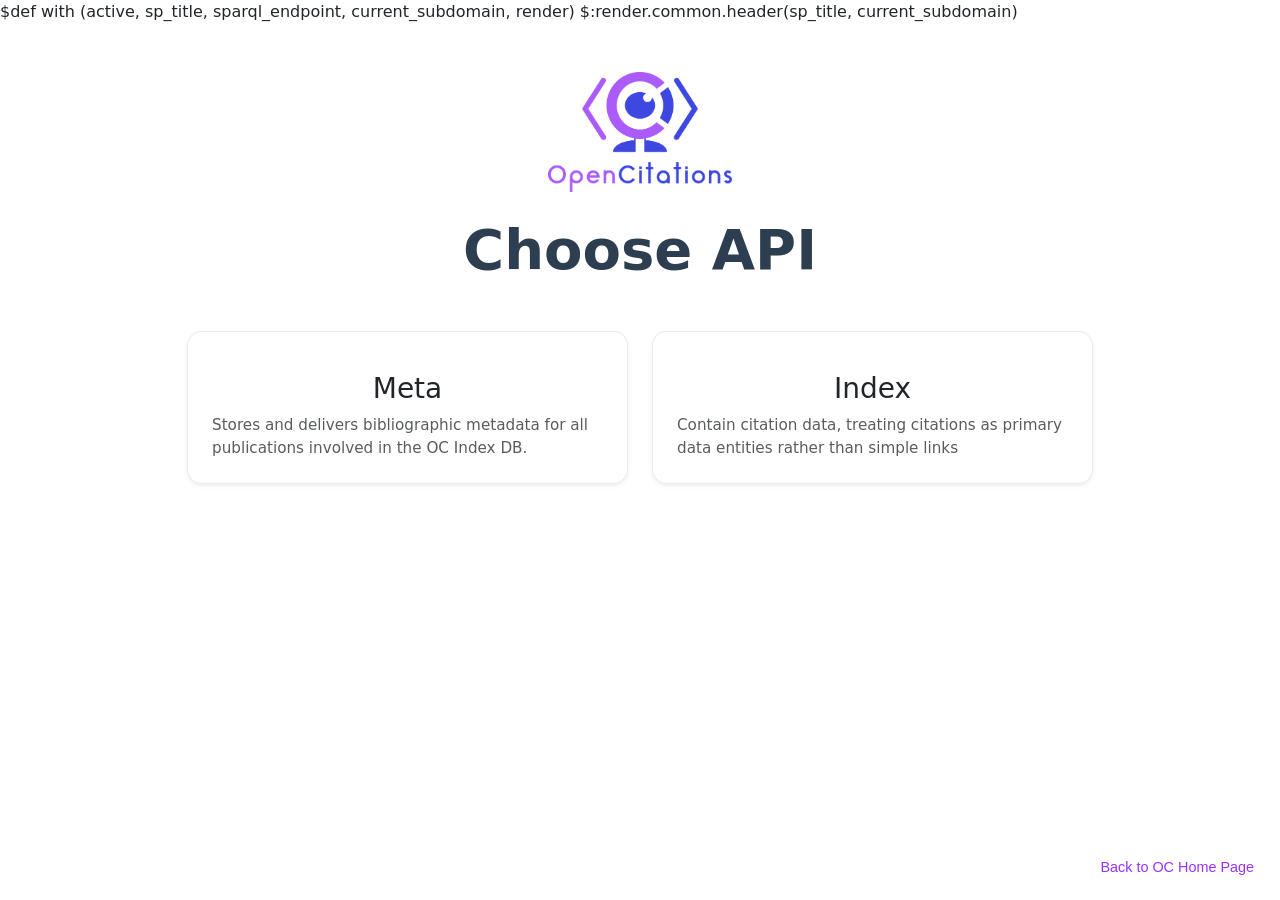
==== html-template/api.html @ 359fee21 "first commit" ====
$def with (active, sp_title, sparql_endpoint, current_subdomain, render)
<!DOCTYPE html>
<html lang="en">

<head>
  <meta charset="UTF-8" />
  <meta name="viewport" content="width=device-width, initial-scale=1.0" />
  <title>OpenCitations - API</title>
  <!-- Bootstrap CSS -->
  <link href="/static/bootstrap-533/css/bootstrap.min.css" rel="stylesheet" />
  <!-- Custom HEADER CSS -->
  <link rel="stylesheet" href="/static/css/custom.css" class="css" />
</head>

<body>

  $:render.common.header(sp_title, current_subdomain)

  <main>
    <div class="container">
      <div class="text-center my-5 animate__animated animate__fadeIn">
        <img src="../static/img/oc-medium.png" alt="Logo" class="img-fluid mb-4" style="max-height: 120px" />
        <h1 class="display-4 mb-5">Choose API</h1>
      </div>

      <div class="container">
        <div class="row justify-content-center g-4">
          <div class="col-md-5">
            <a href="/meta" class="endpoint-card">
              <div class="card h-100 shadow-sm hover-effect">
                <div class="card-body d-flex flex-column justify-content-center align-items-center p-4">
                  <i class="fa fa-database mb-3 fa-3x text-primary"></i>
                  <h2 class="card-title h3">Meta</h2>
                  <p class="card-text text-muted">
                    Stores and delivers bibliographic metadata for all
                    publications involved in the OC Index DB.
                  </p>
                </div>
              </div>
            </a>
          </div>

          <div class="col-md-5">
            <a href="/index" class="endpoint-card">
              <div class="card h-100 shadow-sm hover-effect">
                <div class="card-body d-flex flex-column justify-content-center align-items-center p-4">
                  <i class="fa fa-list-alt mb-3 fa-3x text-primary"></i>
                  <h2 class="card-title h3">Index</h2>
                  <p class="card-text text-muted">
                    Contain citation data, treating citations as primary data
                    entities rather than simple links
                  </p>
                </div>
              </div>
            </a>
          </div>
        </div>
      </div>
    </div>
  </main>
  <footer class="position-fixed bottom-0 end-0 p-3 footer-container">
    <a href="https://opencitations.net" class="back-home-link">
      Back to OC Home Page
    </a>
  </footer>
  <!-- Bootstrap JS -->
  <script src="/static/bootstrap-533/js/bootstrap.bundle.min.js"></script>
</body>

</html>
---- static/css/custom.css ----
/* Header w/ OC colors */
.navbar {
    padding: 1rem;
    box-shadow: 0 2px 4px rgba(0,0,0,.1);
}

.dropdown-menu {
    border-radius: 8px;
    box-shadow: 0 4px 6px rgba(0,0,0,.1);
}

.nav-link {
    transition: color 0.3s ease;
}

.nav-link:hover {
    color: #2D22DE !important; /* OpenCitations blue */
}

.dropdown-item {
    transition: background-color 0.3s ease;
}

.dropdown-item:hover {
    color: #9931FC !important; /* OpenCitations purple */
    background-color: rgba(153, 49, 252, 0.05); /* Light purple background */
}

/* Sparql selector */
.hover-effect {
    transition: all 0.3s ease;
    cursor: pointer;
    background: white;
    border: none;
}

.hover-effect:hover {
    transform: translateY(-5px);
    box-shadow: 0 10px 20px rgba(0,0,0,0.1) !important;
}

.endpoint-card {
    text-decoration: none;
    color: inherit;
}

.endpoint-card:hover {
    color: inherit;
}

.card {
    border-radius: 15px;
    border: 1px solid rgba(0,0,0,0.08);
}

.display-4 {
    font-weight: 600;
    color: #2c3e50;
}

.card-text {
    font-size: 0.95rem;
}

@keyframes fadeIn {
    from {
        opacity: 0;
        transform: translateY(20px);
    }
    to {
        opacity: 1;
        transform: translateY(0);
    }
}

.animate__fadeIn {
    animation: fadeIn 1s ease-out;
}


/* FOOTER */
@import url('https://fonts.googleapis.com/css2?family=Lato:wght@300&display=swap');

.footer-container {
  z-index: 1000;
}

.back-home-link {
  font-family: 'Lato', sans-serif;
  font-weight: 300;
  font-size: 0.9rem;
  color: #9931FC; /* OpenCitations purple */
  text-decoration: none;
  padding: 5px 10px;
  border-radius: 3px;
  transition: all 0.2s ease;
  display: inline-block;
}

.back-home-link:hover {
  color: #2D22DE; /* OpenCitations blue */
  background-color: rgba(45, 34, 222, 0.05); /* Light blue background */
  box-shadow: 0 1px 3px rgba(0, 0, 0, 0.05);
}

/* Aggiunge margine al contenuto principale */
main {
  margin-bottom: 60px;
}

/* Media query per tablet e smartphone */
@media (max-width: 992px) {
  .footer-container {
    left: 0;
    right: 0;
    text-align: center;
    background-color: rgba(255, 255, 255, 0.95);
  }
}
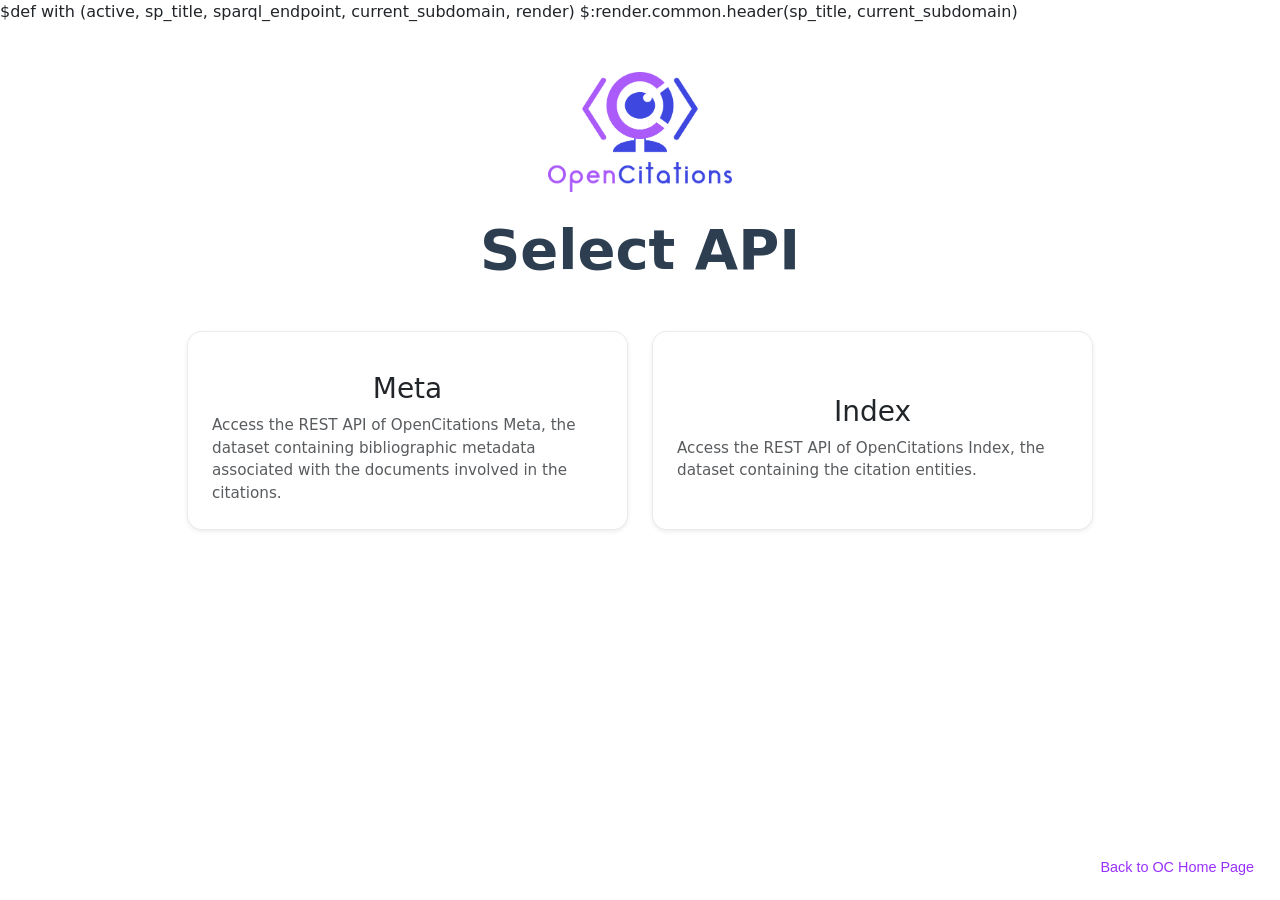
==== commit ec825e2a: "changing api description. adding docker workflow" ====
--- a/html-template/api.html
+++ b/html-template/api.html
@@ -20,7 +20,7 @@
     <div class="container">
       <div class="text-center my-5 animate__animated animate__fadeIn">
         <img src="../static/img/oc-medium.png" alt="Logo" class="img-fluid mb-4" style="max-height: 120px" />
-        <h1 class="display-4 mb-5">Choose API</h1>
+        <h1 class="display-4 mb-5">Select API</h1>
       </div>
 
       <div class="container">
@@ -32,8 +32,8 @@
                   <i class="fa fa-database mb-3 fa-3x text-primary"></i>
                   <h2 class="card-title h3">Meta</h2>
                   <p class="card-text text-muted">
-                    Stores and delivers bibliographic metadata for all
-                    publications involved in the OC Index DB.
+                    Access the REST API of OpenCitations Meta, the dataset containing bibliographic metadata
+                    associated with the documents involved in the citations.
                   </p>
                 </div>
               </div>
@@ -47,8 +47,7 @@
                   <i class="fa fa-list-alt mb-3 fa-3x text-primary"></i>
                   <h2 class="card-title h3">Index</h2>
                   <p class="card-text text-muted">
-                    Contain citation data, treating citations as primary data
-                    entities rather than simple links
+                    Access the REST API of OpenCitations Index, the dataset containing the citation entities.
                   </p>
                 </div>
               </div>
--- a/static/css/custom.css
+++ b/static/css/custom.css
@@ -58,6 +58,11 @@
     color: #2c3e50;
 }
 
+.display-5 {
+    font-weight: 500;
+    color: #293038;
+}
+
 .card-text {
     font-size: 0.95rem;
 }
@@ -116,4 +121,33 @@
     text-align: center;
     background-color: rgba(255, 255, 255, 0.95);
   }
+}
+
+@media (max-width: 991.98px) {
+    .navbar-nav {
+        text-align: center !important;
+    }
+    
+    .navbar-nav .nav-link {
+        text-align: center !important;
+    }
+    
+    .dropdown-item {
+        text-align: center !important;
+    }
+    
+    .dropdown-menu {
+        position: static !important;
+        width: 100% !important;
+        border: none !important;
+        box-shadow: none !important;
+        background: transparent !important;
+    }
+    
+    .navbar-collapse {
+        background-color: transparent !important;
+        border: none !important;
+        border-bottom: none !important;
+        box-shadow: none !important;
+    }
 }
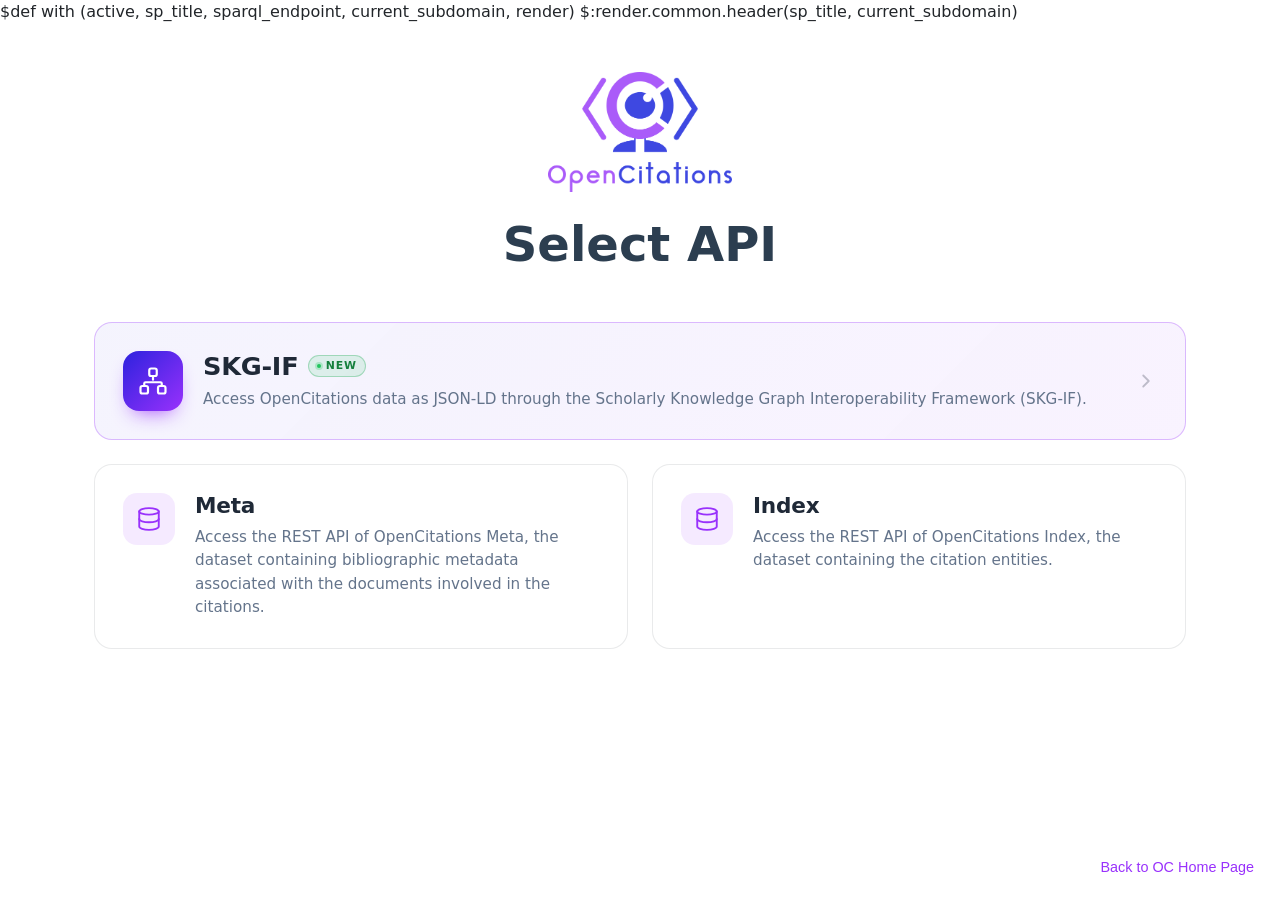
==== commit e0a78d41: "fixing front end" ====
--- a/html-template/api.html
+++ b/html-template/api.html
@@ -5,11 +5,14 @@
 <head>
   <meta charset="UTF-8" />
   <meta name="viewport" content="width=device-width, initial-scale=1.0" />
+  <meta name="description" content="Access open citation data and bibliographic metadata via REST API. Query SKG-IF, Index and Meta endpoints using DOI, ORCID, PMID, OMID, ISBN, ISSN. JSON-LD available. Free access." />
   <title>OpenCitations - API</title>
   <!-- Bootstrap CSS -->
   <link href="/static/bootstrap-533/css/bootstrap.min.css" rel="stylesheet" />
   <!-- Custom HEADER CSS -->
   <link rel="stylesheet" href="/static/css/custom.css" class="css" />
+  <!-- Select API page CSS, local to oc_api (not touched by the static sync) -->
+  <link rel="stylesheet" href="/static/css/api.css" />
 </head>
 
 <body>
@@ -17,43 +20,78 @@
   $:render.common.header(sp_title, current_subdomain)
 
   <main>
-    <div class="container">
-      <div class="text-center my-5 animate__animated animate__fadeIn">
-        <img src="../static/img/oc-medium.png" alt="Logo" class="img-fluid mb-4" style="max-height: 120px" />
-        <h1 class="display-4 mb-5">Select API</h1>
+    <div class="api-page">
+      <div class="api-hero animate__animated animate__fadeIn">
+        <img src="/static/img/oc-medium.png" alt="Logo" class="img-fluid api-hero__logo" />
+        <h1 class="api-hero__title">Select API</h1>
       </div>
 
-      <div class="container">
-        <div class="row justify-content-center g-4">
-          <div class="col-md-5">
-            <a href="/meta" class="endpoint-card">
-              <div class="card h-100 shadow-sm hover-effect">
-                <div class="card-body d-flex flex-column justify-content-center align-items-center p-4">
-                  <i class="fa fa-database mb-3 fa-3x text-primary"></i>
-                  <h2 class="card-title h3">Meta</h2>
-                  <p class="card-text text-muted">
-                    Access the REST API of OpenCitations Meta, the dataset containing bibliographic metadata
-                    associated with the documents involved in the citations.
-                  </p>
-                </div>
-              </div>
-            </a>
-          </div>
+      <div class="api-cards">
+        <a href="/skg-if" class="api-link api-cards__featured">
+          <article class="api-card api-card--featured">
+            <span class="api-card__icon">
+              <svg viewBox="0 0 24 24" fill="none" stroke="currentColor" stroke-width="1.75" stroke-linecap="round" stroke-linejoin="round" aria-hidden="true">
+                <rect x="9" y="2" width="6" height="6" rx="1.5" />
+                <rect x="2" y="16" width="6" height="6" rx="1.5" />
+                <rect x="16" y="16" width="6" height="6" rx="1.5" />
+                <path d="M12 8v3" />
+                <path d="M5 16v-2a1 1 0 0 1 1-1h12a1 1 0 0 1 1 1v2" />
+              </svg>
+            </span>
+            <div class="api-card__body">
+              <h2 class="api-card__title">
+                SKG-IF
+                <span class="api-badge"><span class="api-badge__dot"></span>New</span>
+              </h2>
+              <p class="api-card__text">
+                Access OpenCitations data as JSON-LD through the Scholarly Knowledge Graph
+                Interoperability Framework (SKG-IF).
+              </p>
+            </div>
+            <span class="api-card__arrow">
+              <svg viewBox="0 0 24 24" fill="none" stroke="currentColor" stroke-width="2" stroke-linecap="round" stroke-linejoin="round" aria-hidden="true">
+                <path d="m9 18 6-6-6-6" />
+              </svg>
+            </span>
+          </article>
+        </a>
 
-          <div class="col-md-5">
-            <a href="/index" class="endpoint-card">
-              <div class="card h-100 shadow-sm hover-effect">
-                <div class="card-body d-flex flex-column justify-content-center align-items-center p-4">
-                  <i class="fa fa-list-alt mb-3 fa-3x text-primary"></i>
-                  <h2 class="card-title h3">Index</h2>
-                  <p class="card-text text-muted">
-                    Access the REST API of OpenCitations Index, the dataset containing the citation entities.
-                  </p>
-                </div>
-              </div>
-            </a>
-          </div>
-        </div>
+        <a href="/meta" class="api-link">
+          <article class="api-card">
+            <span class="api-card__icon">
+              <svg viewBox="0 0 24 24" fill="none" stroke="currentColor" stroke-width="1.75" stroke-linecap="round" stroke-linejoin="round" aria-hidden="true">
+                <ellipse cx="12" cy="5" rx="9" ry="3" />
+                <path d="M3 5v14a9 3 0 0 0 18 0V5" />
+                <path d="M3 12a9 3 0 0 0 18 0" />
+              </svg>
+            </span>
+            <div class="api-card__body">
+              <h2 class="api-card__title">Meta</h2>
+              <p class="api-card__text">
+                Access the REST API of OpenCitations Meta, the dataset containing bibliographic metadata
+                associated with the documents involved in the citations.
+              </p>
+            </div>
+          </article>
+        </a>
+
+        <a href="/index" class="api-link">
+          <article class="api-card">
+            <span class="api-card__icon">
+              <svg viewBox="0 0 24 24" fill="none" stroke="currentColor" stroke-width="1.75" stroke-linecap="round" stroke-linejoin="round" aria-hidden="true">
+                <ellipse cx="12" cy="5" rx="9" ry="3" />
+                <path d="M3 5v14a9 3 0 0 0 18 0V5" />
+                <path d="M3 12a9 3 0 0 0 18 0" />
+              </svg>
+            </span>
+            <div class="api-card__body">
+              <h2 class="api-card__title">Index</h2>
+              <p class="api-card__text">
+                Access the REST API of OpenCitations Index, the dataset containing the citation entities.
+              </p>
+            </div>
+          </article>
+        </a>
       </div>
     </div>
   </main>
@@ -66,4 +104,4 @@
   <script src="/static/bootstrap-533/js/bootstrap.bundle.min.js"></script>
 </body>
 
-</html>+</html>
--- a/static/css/custom.css
+++ b/static/css/custom.css
@@ -10,7 +10,7 @@
 }
 
 .nav-link {
-    transition: color 0.3s ease;
+  transition: color 0.3s ease;
 }
 
 .nav-link:hover {
@@ -127,15 +127,15 @@
     .navbar-nav {
         text-align: center !important;
     }
-    
+
     .navbar-nav .nav-link {
         text-align: center !important;
     }
-    
+
     .dropdown-item {
         text-align: center !important;
     }
-    
+
     .dropdown-menu {
         position: static !important;
         width: 100% !important;
@@ -143,11 +143,429 @@
         box-shadow: none !important;
         background: transparent !important;
     }
-    
+
     .navbar-collapse {
         background-color: transparent !important;
         border: none !important;
         border-bottom: none !important;
         box-shadow: none !important;
     }
-}+    .nav-link.active {
+      color: #9931FC !important;
+      font-weight: 600!important;
+    }
+}
+
+footer {
+  padding-bottom: 0.5em;
+}
+
+
+/* Responsive navbar with clickable dropdown links */
+
+/* Desktop view */
+@media (min-width: 992px) {
+  .nav-item.dropdown {
+    position: relative;
+  }
+
+  .dropdown-desktop-wrapper {
+    display: flex;
+    align-items: center;
+  }
+
+  .dropdown-toggle-split {
+    margin-left: -18px;
+    padding: 0.375rem 0.5rem;
+    border: none;
+    background: none;
+    color: inherit;
+    text-decoration: none;
+  }
+
+  .dropdown-toggle-split::after {
+    margin-left: 0;
+  }
+
+  /* Hover shows dropdown on desktop */
+  .navbar .dropdown:hover .dropdown-menu {
+    display: block;
+    animation: fadeIn 0.2s ease;
+  }
+
+  /* Center navigation menu ignoring logo position only on desktop */
+  .navbar-nav-centered {
+    position: absolute;
+    left: 50%;
+    transform: translateX(-50%);
+    font-size: 1.2em;
+  }
+
+  .nav-link.active {
+    color: #9931FC !important;
+    font-weight: 600!important;
+    border-bottom: 2px solid #9931FC;
+    background-color: rgba(184, 120, 244, 0.07);
+  }
+
+  @keyframes fadeIn {
+    from {
+      opacity: 0;
+      transform: translateY(-10px);
+    }
+    to {
+      opacity: 1;
+      transform: translateY(0);
+    }
+  }
+}
+
+/* Ensure dropdown menu positioning */
+.dropdown-menu {
+  margin-top: 0;
+}
+
+/* Remove default Bootstrap dropdown arrow from main links */
+.nav-link-main::after {
+  display: none !important;
+}
+
+
+
+/*Authors hide*/
+
+/* hide checkbox */
+.truncate .toggle {
+  display: none;
+}
+
+/* collapsed */
+.truncate .limit-text {
+  display: -webkit-box;
+  -webkit-box-orient: vertical;
+  overflow: hidden;
+}
+
+/* expanded (only affects same container) */
+.more-content{
+  display: none;
+}
+.truncate .toggle:checked ~ .more-content {
+  display: block;
+}
+
+/* button text */
+.truncate .more {
+  /*content: "... Show more";*/
+  color: blue;
+  cursor: pointer;
+}
+
+.truncate .toggle ~ .less {
+ display: none;
+  color: blue;
+  cursor: pointer;
+}
+
+/* toggle label text */
+.truncate .toggle:checked ~ .less {
+ display: block;
+}
+
+.truncate .toggle:checked ~ .more {
+ display: none;
+}
+
+.maxheight{
+  max-height: 2lh;
+}
+
+
+.results-tab {
+  width: 95%;
+  margin: 20px;
+}
+
+.results-tab th {
+  display: none;
+}
+
+.results-tab tr {
+  display: flex;
+  width: 100% !important;
+  background: unset;
+  margin-bottom: 20px;
+  border-radius: 15px !important;
+  box-shadow: 0 5px 15px 0 rgba(0,0,0,0.2);
+}
+
+.results-tab td {
+  justify-content: space-between;
+  padding: 20px;
+  border: solid 1px lightgray;
+}
+
+.results-tab td strong{
+  font-size: 1.2em;
+}
+.results-tab td p{
+  margin-top: 0.9em;
+}
+
+.results-tab tr td:first-child {
+  text-align: center;
+  font-size: 0.9em;
+  writing-mode: vertical-rl; /* text flows top-to-bottom, right-to-left */
+  width: 5%;
+  border-right: solid 1px darkgray !important;
+}
+
+
+.results-tab td::before {
+  content: attr(data-label);
+  font-weight: 600;
+  color: #555;
+}
+
+.results-tab tr td:not(:first-child) {
+  width: 50%;
+}
+
+td[field="oci"] {
+  font-size: 1.2em;
+  color: white;
+  padding: 20px;
+}
+
+
+td[field="ext_data.citing_ref.reference"]::before {
+  content: "Citing";       /* text inside the pseudo-div */
+  display: block;
+  background-color: rgb(160,95,241); /* optional styling */
+  margin-bottom: 10px;
+  color: white;
+  font-weight: bold;
+  padding: 2px 4px;
+  margin: 0 auto;
+  text-align: center;
+  font-size: 1.1em;
+  border-radius: 5px;
+}
+
+td[field="ext_data.cited_ref.reference"]::before {
+  content: "Cited";       /* text inside the pseudo-div */
+  display: block;            /* behaves like a block element */
+  background-color: rgb(49,109,244	); /* optional styling */
+  color: white;
+  font-weight: bold;
+  padding: 2px 4px;
+  margin: 0 auto;
+  margin-bottom: 10px;
+  text-align: center;
+  font-size: 1.1em;
+  border-radius: 5px;
+}
+
+.results-tab .btn.btn-primary {
+    background-color: #e9e9e9 !important;
+    color: #4f4f4f !important;
+    border-color: transparent;
+    text-decoration-line: none;
+    transition: 0.5s;
+    margin: 2px;
+}
+
+.results-tab .btn.btn-primary:hover {
+    color: black !important;
+    background-color: #f0f0f0 !important;
+    border-color: transparent;
+}
+
+#search_header{
+  /*display: none !important;*/
+  width: fit-content;
+  margin-left: auto;
+  margin-right: 8% !important;
+}
+
+#rows_per_page{
+  padding: 18px;
+  background: rgba(0,0,0,0.04);
+  border-radius: 15px !important;
+  box-shadow: 0 2px 7px 0 rgba(0,0,0,0.2);
+}
+
+#rows_per_page .form-select{
+  font-size: 1.1em;
+  text-align: center;
+}
+
+#tot_val{
+  font-size: 1.5em !important;
+}
+
+.res-val-link {
+  padding: 10px;
+  background-color: #f8f7f7;
+  color: black !important;
+  text-decoration: none;
+  border-radius: 6px;
+  border: solid 1px lightgray;
+  font-size: 1.3em;
+}
+
+.results-tab .vallbl {
+  font-size: 1.1em
+}
+
+a.idwidget{
+
+  text-decoration: underline;
+  text-decoration-color: #3b82f6 !important; /* A nice blue */
+  text-underline-offset: 4px !important;
+  text-decoration-thickness: 2px !important;
+  transition: all 0.3s ease;
+}
+a.idwidget:hover{
+  color: unset !important;
+  text-decoration-color: #1d4ed8 !important; /* A nice blue */
+  text-underline-offset: 6px !important; /* A nice blue */
+}
+
+
+@media only screen and (max-width: 700px) {
+
+  .container{
+    padding: 0px !important;
+  }
+
+  .search-entry {
+    width: 100% !important;
+    padding: 0px !important;
+  }
+
+  #search_header{
+    font-size: 85%;
+  }
+
+  #search_filters{
+    border-top: solid;
+    border-color: #f2f2f2;
+    margin-top: 10px;
+    float:left;
+    width: 100%;
+  }
+
+  .search-box *{
+    font-size: 1.4rem !important;
+  }
+
+  .search-box input{
+    width: 100% !important;
+  }
+  .search-box select{
+    margin: 0px !important;
+    width: 100% !important;
+    max-width: unset !important;
+    color: var(--main-bg-color);
+
+  }
+  .search-box button{
+    margin-top: 20px;
+    width: 100% !important;
+  }
+
+  .limit-results {
+    margin-top: 20px;
+    display: inline-block;
+    font-size: 120%;
+    float:left;
+    width: 100%;
+    text-align: center;
+  }
+  .slider-container{
+    width: 100%;
+  }
+  .filters-btns {
+    float: none;
+    margin-top: 8%;
+    margin-bottom:4%;
+  }
+  #filter_values_list{
+    width: 100%;
+  }
+
+
+  #rows_per_page {
+    display:block;
+    float:left;
+    /*margin-left:26%;*/
+  }
+
+  #sort_results {
+    /*display:block;*/
+    float:right;
+    margin-right:3%;
+  }
+
+  #export_results{
+    display:block;
+    float:left;
+    margin-right: 20px;
+    display: none;
+  }
+  #search_results{
+    width: 100%;
+  }
+  .results-tab tr{
+    display: block;
+  }
+  .results-tab td {
+    display: block;
+    width: 100% !important;
+  }
+  .results-tab tr td:first-child {
+    text-align: center;
+    font-size: 1em;
+    writing-mode: unset; /* text flows top-to-bottom, right-to-left */
+    width: unset;
+  }
+  .results-tab tr {
+    border-bottom: none ;
+    margin-top: 25px !important;
+  }
+  .tab-nav-btn.next{float:right; margin-top: 10px; margin-right: 10px;}
+  .tab-nav-btn.prev{float:left; margin-top: 10px; margin-left: 10px;}
+
+  #search_header{
+    margin: auto !important;
+  }
+
+  #search_header #rows_per_page{
+    display: table-row !important;
+  }
+
+  #search_header .tot-results{
+    margin: 0 !important;
+    margin-top: 20px !important;
+  }
+
+  div.row {
+   margin-right: 0 !important;
+ }
+
+}
+
+@media only screen and (max-width: 420px) {
+
+  .res-val-link {
+  padding: 5px!important;
+  background-color: #f8f7f7;
+  color: black !important;
+  text-decoration: none;
+  border-radius: 6px;
+  border: solid 1px lightgray;
+  font-size: 1em!important;
+}
+
+}
--- a/static/css/api.css
+++ b/static/css/api.css
@@ -0,0 +1,269 @@
+.api-page {
+    --oc-blue: #2d22de;
+    --oc-purple: #9931fc;
+    --oc-ink: #1f2937;
+    --oc-muted: #64748b;
+
+    max-width: 1140px;
+    margin: 0 auto;
+    /* The bottom value clears the fixed "Back to OC Home Page" footer. */
+    padding: 0 1.25rem 4.5rem;
+}
+
+/* Hero */
+
+.api-hero {
+    margin: 2rem 0;
+    text-align: center;
+}
+
+.api-hero__logo {
+    max-height: 84px;
+    margin-bottom: 1rem;
+}
+
+.api-hero__title {
+    margin: 0;
+    font-size: 1.85rem;
+    font-weight: 600;
+    color: #2c3e50;
+}
+
+/* Card grid: one column on a phone, two from tablet up with the featured
+   card spanning the full width. */
+
+.api-cards {
+    display: grid;
+    grid-template-columns: 1fr;
+    gap: 1rem;
+}
+
+.api-link {
+    display: block;
+    height: 100%;
+    color: inherit;
+    text-decoration: none;
+}
+
+.api-link:hover,
+.api-link:focus-visible {
+    color: inherit;
+}
+
+.api-link:focus-visible {
+    outline: none;
+}
+
+.api-link:focus-visible .api-card {
+    border-color: var(--oc-purple);
+    box-shadow: 0 0 0 3px rgba(153, 49, 252, 0.25);
+}
+
+/* Cards */
+
+.api-card {
+    display: flex;
+    align-items: flex-start;
+    gap: 1rem;
+    height: 100%;
+    padding: 1.25rem;
+    border: 1px solid rgba(15, 23, 42, 0.09);
+    border-radius: 16px;
+    background: #fff;
+    transition: transform 0.25s ease, box-shadow 0.25s ease, border-color 0.25s ease;
+}
+
+.api-card__icon {
+    flex: 0 0 auto;
+    display: inline-flex;
+    align-items: center;
+    justify-content: center;
+    width: 46px;
+    height: 46px;
+    border-radius: 12px;
+    background: rgba(153, 49, 252, 0.1);
+    color: var(--oc-purple);
+}
+
+.api-card__icon svg {
+    width: 23px;
+    height: 23px;
+}
+
+.api-card__body {
+    min-width: 0;
+}
+
+.api-card__title {
+    display: flex;
+    align-items: center;
+    flex-wrap: wrap;
+    gap: 0.5rem;
+    margin: 0 0 0.35rem;
+    font-size: 1.2rem;
+    font-weight: 700;
+    letter-spacing: -0.01em;
+    color: var(--oc-ink);
+}
+
+.api-card__text {
+    margin: 0;
+    font-size: 0.95rem;
+    line-height: 1.55;
+    color: var(--oc-muted);
+}
+
+/* The arrow is an affordance for cursors; it earns no room on a phone. */
+.api-card__arrow {
+    display: none;
+    flex: 0 0 auto;
+    align-self: center;
+    margin-left: auto;
+    color: rgba(15, 23, 42, 0.25);
+    transition: transform 0.25s ease, color 0.25s ease;
+}
+
+.api-card__arrow svg {
+    width: 22px;
+    height: 22px;
+}
+
+/* Featured card: the newest API gets the brand gradient. */
+
+.api-card--featured {
+    border-color: rgba(153, 49, 252, 0.3);
+    background-image: linear-gradient(135deg, rgba(45, 34, 222, 0.05), rgba(153, 49, 252, 0.06));
+}
+
+.api-card--featured .api-card__icon {
+    background: linear-gradient(135deg, var(--oc-blue), var(--oc-purple));
+    color: #fff;
+    box-shadow: 0 10px 20px -10px rgba(153, 49, 252, 0.9);
+}
+
+/* Badge */
+
+.api-badge {
+    display: inline-flex;
+    align-items: center;
+    gap: 0.4em;
+    padding: 0.3em 0.7em;
+    border: 1px solid rgba(22, 163, 74, 0.3);
+    border-radius: 50rem;
+    background: rgba(34, 197, 94, 0.12);
+    color: #15803d;
+    font-size: 0.68rem;
+    font-weight: 700;
+    letter-spacing: 0.08em;
+    text-transform: uppercase;
+}
+
+.api-badge__dot {
+    width: 0.45em;
+    height: 0.45em;
+    border-radius: 50%;
+    background: #22c55e;
+    box-shadow: 0 0 0 0.18em rgba(34, 197, 94, 0.25);
+}
+
+@media (prefers-reduced-motion: no-preference) {
+    .api-badge__dot {
+        animation: api-badge-pulse 2.4s ease-in-out infinite;
+    }
+}
+
+@keyframes api-badge-pulse {
+    0%, 100% { box-shadow: 0 0 0 0.18em rgba(34, 197, 94, 0.25); }
+    50% { box-shadow: 0 0 0 0.4em rgba(34, 197, 94, 0); }
+}
+
+/* Hover belongs to devices that have a pointer: on touch it sticks after a tap. */
+@media (hover: hover) {
+    .api-card:hover {
+        transform: translateY(-4px);
+        border-color: rgba(153, 49, 252, 0.45);
+        box-shadow: 0 18px 35px -18px rgba(45, 34, 222, 0.45);
+    }
+
+    .api-card:hover .api-card__arrow {
+        transform: translateX(3px);
+        color: var(--oc-purple);
+    }
+}
+
+/* >= 768px: two columns, roomier spacing and type. */
+@media (min-width: 768px) {
+    .api-page {
+        padding: 0 1.5rem 4.5rem;
+    }
+
+    .api-hero {
+        margin: 3rem 0;
+    }
+
+    .api-hero__logo {
+        max-height: 120px;
+        margin-bottom: 1.5rem;
+    }
+
+    .api-hero__title {
+        font-size: 2.5rem;
+    }
+
+    .api-cards {
+        grid-template-columns: repeat(2, minmax(0, 1fr));
+        gap: 1.5rem;
+    }
+
+    .api-cards__featured {
+        grid-column: 1 / -1;
+    }
+
+    .api-card {
+        gap: 1.25rem;
+        padding: 1.75rem;
+        border-radius: 18px;
+    }
+
+    .api-card__icon {
+        width: 52px;
+        height: 52px;
+        border-radius: 14px;
+    }
+
+    .api-card__icon svg {
+        width: 26px;
+        height: 26px;
+    }
+
+    .api-card__title {
+        gap: 0.6rem;
+        margin-bottom: 0.4rem;
+        font-size: 1.35rem;
+    }
+
+    .api-card__arrow {
+        display: block;
+    }
+
+    .api-card--featured .api-card__icon {
+        width: 60px;
+        height: 60px;
+        border-radius: 16px;
+    }
+
+    .api-card--featured .api-card__icon svg {
+        width: 30px;
+        height: 30px;
+    }
+
+    .api-card--featured .api-card__title {
+        font-size: 1.6rem;
+    }
+}
+
+@media (min-width: 992px) {
+    .api-hero__title {
+        font-size: 3rem;
+    }
+}
